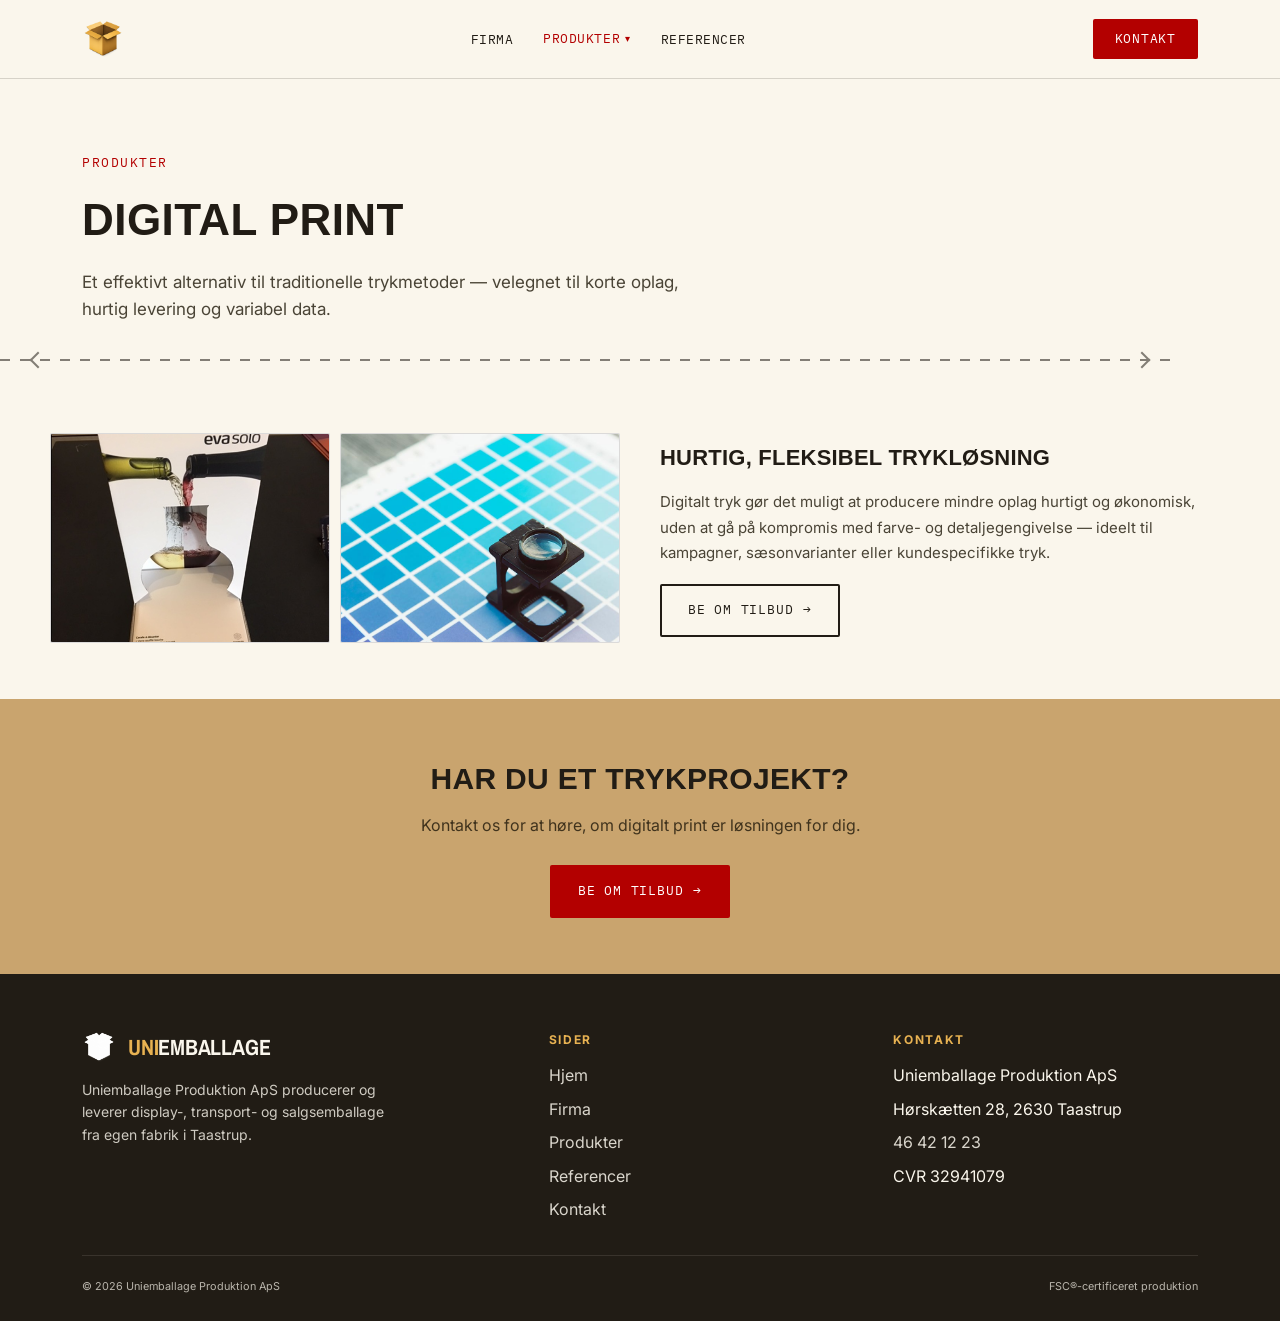
==== digital-print.html @ 518e032d "Add digital-print.html" ====
<!DOCTYPE html>
<html lang="da">
<head>
<meta charset="UTF-8">
<meta name="viewport" content="width=device-width, initial-scale=1.0">
<title>Digital print — Uniemballage Produktion ApS</title>
<meta name="description" content="Digital print hos Uniemballage — et effektivt alternativ til traditionelle trykmetoder.">
<link rel="icon" type="image/png" sizes="32x32" href="Bilder/favicon-32.png">
<link rel="icon" type="image/png" sizes="16x16" href="Bilder/favicon-16.png">
<link rel="apple-touch-icon" sizes="180x180" href="Bilder/favicon-180.png">
<link rel="preconnect" href="https://fonts.googleapis.com">
<link rel="preconnect" href="https://fonts.gstatic.com" crossorigin>
<link href="https://fonts.googleapis.com/css2?family=Archivo+Expanded:wght@600;700;800&family=Archivo+Narrow:wght@700&family=Inter:wght@400;500;600&family=IBM+Plex+Mono:wght@400;500&display=swap" rel="stylesheet">
<link rel="stylesheet" href="css/style.css">
</head>
<body data-page="digital-print">

<div id="site-header"></div>

<section class="section wrap" style="padding-bottom:20px">
  <span class="eyebrow reveal">Produkter</span>
  <h1 class="reveal" style="font-size:clamp(28px,4vw,44px);margin-top:10px;max-width:16ch">Digital print</h1>
  <p class="lead reveal">Et effektivt alternativ til traditionelle trykmetoder — velegnet til korte oplag, hurtig levering og variabel data.</p>
</section>

<div class="dieline wrap"></div>

<section class="product-detail wrap">
  <div class="product-detail-grid reveal">
    <div class="product-detail-media">
      <img src="Bilder/digitalprint/digitalprint-1.png" alt="Digital print 1">
      <img src="Bilder/digitalprint/digitalprint-2.jpg" alt="Digital print 2">
    </div>
    <div class="product-detail-text">
      <h3>Hurtig, fleksibel trykløsning</h3>
      <p>Digitalt tryk gør det muligt at producere mindre oplag hurtigt og økonomisk, uden at gå på kompromis med farve- og detaljegengivelse — ideelt til kampagner, sæsonvarianter eller kundespecifikke tryk.</p>
      <a href="kontakt.html" class="btn btn-secondary">Be om tilbud <span class="btn-arrow">&rarr;</span></a>
    </div>
  </div>
</section>

<div class="cta-band">
  <div class="wrap">
    <h2>Har du et trykprojekt?</h2>
    <p>Kontakt os for at høre, om digitalt print er løsningen for dig.</p>
    <div class="btn-row"><a href="kontakt.html" class="btn btn-primary">Be om tilbud <span class="btn-arrow">&rarr;</span></a></div>
  </div>
</div>

<div id="site-footer"></div>
<script src="js/main.js"></script>
</body>
</html>
---- css/style.css ----
:root {
  --kraft: #C9A46E;
  --kraft-dark: #A9824F;
  --paper: #FAF6EC;
  --ink: #211C15;
  --red: #B30000;
  --red-dark: #8A0000;
  --gold: #E8B252;
  --gold-dark: #9E6E0C;
  --line: rgba(33, 28, 21, 0.16);
}
*, *::before, *::after { margin: 0; padding: 0; box-sizing: border-box; }
html { scroll-behavior: smooth; overflow-x: clip; }
body {
  background: var(--paper);
  color: var(--ink);
  font-family: 'Inter', sans-serif;
  line-height: 1.6;
  -webkit-font-smoothing: antialiased;
}
a { text-decoration: none; color: inherit; }
img { max-width: 100%; display: block; }
h1, h2, h3 { font-family: 'Archivo Expanded', sans-serif; text-transform: uppercase; letter-spacing: 0.01em; }
.mono { font-family: 'IBM Plex Mono', monospace; }

/* ===== Layout ===== */
.wrap { max-width: 1180px; margin: 0 auto; padding: 0 32px; }
@media (max-width: 640px) { .wrap { padding: 0 20px; } }
.section { padding-top: 70px; padding-bottom: 70px; }
.section-head { margin-bottom: 36px; }
.section-head .eyebrow { display: block; margin-bottom: 10px; }
.section-head h2 { font-size: clamp(22px, 3vw, 32px); }
.eyebrow {
  font-family: 'IBM Plex Mono', monospace; font-size: 13px; letter-spacing: 0.12em;
  text-transform: uppercase; color: var(--red);
}
.lead { font-size: 17px; line-height: 1.6; max-width: 56ch; color: #4a4436; margin-top: 14px; }

/* ===== Die-line divider ===== */
.dieline {
  position: relative; height: 34px; margin: 0;
  background-image: repeating-linear-gradient(to right, var(--ink) 0 10px, transparent 10px 20px);
  background-size: 100% 2px; background-position: center; background-repeat: no-repeat;
  opacity: 0.55;
}
.dieline::before, .dieline::after {
  content: ""; position: absolute; top: 50%; width: 12px; height: 12px;
  border-left: 2px solid var(--ink); border-bottom: 2px solid var(--ink);
  transform: translateY(-50%) rotate(45deg);
}
.dieline::before { left: 32px; }
.dieline::after { right: 32px; transform: translateY(-50%) rotate(225deg); }

/* ===== Buttons ===== */
.btn {
  font-family: 'IBM Plex Mono', monospace; font-size: 13px; letter-spacing: 0.06em; text-transform: uppercase;
  padding: 14px 26px; border-radius: 2px; display: inline-flex; align-items: center; gap: 10px;
  cursor: pointer; border: 2px solid transparent; transition: transform .15s ease, background .15s ease, color .15s ease;
}
.btn:hover { transform: translateY(-2px); }
.btn-primary { background: var(--red); color: #fff; }
.btn-primary:hover { background: var(--red-dark); }
.btn-secondary { background: transparent; color: var(--ink); border-color: var(--ink); }
.btn-secondary:hover { background: var(--ink); color: var(--paper); }
.btn-arrow { transition: transform .15s ease; }
.btn:hover .btn-arrow { transform: translateX(3px); }

/* ===== Wordmark (logo/header use only) ===== */
.wordmark { font-family: 'Archivo Narrow', sans-serif; font-weight: 700; font-size: 22px; letter-spacing: -0.01em; text-transform: uppercase; color: var(--ink); }
.wordmark .uni { color: var(--red); }

/* ===== Nav ===== */
.nav { position: sticky; top: 0; z-index: 50; background: rgba(250, 246, 236, .94); backdrop-filter: blur(14px); border-bottom: 1px solid var(--line); }
.nav .wrap { display: flex; align-items: center; justify-content: space-between; height: 78px; gap: 20px; position: relative; }
.nav-logo img { height: 42px; }
.nav-links { list-style: none; display: flex; gap: 6px; align-items: center; }
.nav-links > li > a {
  font-family: 'IBM Plex Mono', monospace; font-size: 13px; letter-spacing: 0.04em; text-transform: uppercase;
  color: var(--ink); padding: 10px 12px; border-radius: 2px; transition: color .15s ease;
}
.nav-links > li > a:hover, .nav-links > li > a.active { color: var(--red); }
.nav-cta { background: var(--red); color: #fff !important; padding: 10px 22px; border-radius: 2px; font-family: 'IBM Plex Mono', monospace; font-size: 13px; letter-spacing: .06em; text-transform: uppercase; transition: background .15s ease; }
.nav-cta:hover, .nav-cta.active { background: var(--red-dark); }
.nav-hamburger { display: none; flex-direction: column; gap: 5px; background: none; border: none; cursor: pointer; padding: 8px; }
.nav-hamburger span { width: 22px; height: 2px; background: var(--ink); display: block; }

.nav-dropdown { position: relative; }
.nav-dropdown-toggle {
  font: inherit; font-family: 'IBM Plex Mono', monospace; font-size: 13px; letter-spacing: 0.04em; text-transform: uppercase;
  background: none; border: none; cursor: pointer; color: var(--ink); padding: 10px 12px; border-radius: 2px;
  display: flex; align-items: center; gap: 5px;
}
.nav-dropdown-toggle.active { color: var(--red); }
.nav-caret { font-size: 10px; transition: transform .2s ease; }
.nav-dropdown.open .nav-caret { transform: rotate(180deg); }
.nav-dropdown-menu {
  list-style: none; position: absolute; top: 100%; left: 0; margin-top: 8px;
  background: #fff; border: 1px solid var(--line); border-radius: 2px; min-width: 230px; padding: 8px;
  box-shadow: 0 14px 26px -10px rgba(33, 28, 21, .22);
  opacity: 0; visibility: hidden; transform: translateY(-6px);
  transition: opacity .2s ease, transform .2s ease, visibility .2s; z-index: 60;
}
.nav-dropdown.open .nav-dropdown-menu { opacity: 1; visibility: visible; transform: translateY(0); }
.nav-dropdown-menu a { display: block; padding: 10px 12px; font-family: 'Inter', sans-serif; font-size: 14px; text-transform: none; letter-spacing: 0; border-radius: 2px; }
.nav-dropdown-menu a:hover { background: var(--paper); }
@media (hover: hover) {
  .nav-dropdown:hover .nav-dropdown-menu { opacity: 1; visibility: visible; transform: translateY(0); }
  .nav-dropdown:hover .nav-caret { transform: rotate(180deg); }
}
@media (max-width: 900px) {
  .nav-links {
    position: absolute; top: 100%; left: 0; right: 0; background: var(--paper);
    flex-direction: column; align-items: stretch; gap: 2px; padding: 16px 20px 22px;
    border-bottom: 1px solid var(--line); display: none; max-height: calc(100vh - 78px); overflow-y: auto;
  }
  .nav-links.open { display: flex; }
  .nav-hamburger { display: flex; }
  .nav-dropdown-toggle { width: 100%; justify-content: space-between; }
  .nav-dropdown-menu {
    position: static; margin-top: 0; box-shadow: none; border: none; padding: 0;
    opacity: 1; visibility: visible; transform: none;
    max-height: 0; overflow: hidden; transition: max-height .25s ease;
  }
  .nav-dropdown.open .nav-dropdown-menu { max-height: 400px; padding: 4px 0 10px 12px; }
}

/* ===== Reveal-animasjon ===== */
.reveal { opacity: 0; transform: translateY(32px); transition: opacity .7s cubic-bezier(.2,.7,.2,1), transform .7s cubic-bezier(.2,.7,.2,1); }
.reveal.visible { opacity: 1; transform: none; }

/* ===== Hero (forside) ===== */
.hero { padding-top: 56px; padding-bottom: 60px; }
.hero-grid { display: grid; grid-template-columns: 1.1fr 1fr; gap: 48px; align-items: center; }
.hero h1 { font-size: clamp(30px, 4.4vw, 50px); font-weight: 800; line-height: 1.08; max-width: 15ch; margin-top: 14px; }
.hero-cta { display: flex; gap: 14px; flex-wrap: wrap; margin-top: 30px; }
.hero-image-grid { display: grid; grid-template-columns: 1fr 1fr; gap: 10px; }
.hero-image-grid img { width: 100%; aspect-ratio: 1/1; object-fit: cover; border-radius: 2px; border: 1px solid var(--line); background: #fff; }
@media (max-width: 900px) { .hero-grid { grid-template-columns: 1fr; } .hero-image-grid { max-width: 480px; } }

/* ===== About / production block ===== */
.about-production { display: grid; grid-template-columns: 1fr 1fr; gap: 48px; align-items: center; }
.about-production img { width: 100%; aspect-ratio: 4/3; object-fit: cover; border-radius: 2px; border: 1px solid var(--line); }
.about-production p { font-size: 15px; line-height: 1.75; color: #4a4436; margin-top: 16px; }
.about-production.reverse { direction: rtl; }
.about-production.reverse > * { direction: ltr; }
@media (max-width: 820px) { .about-production, .about-production.reverse { grid-template-columns: 1fr; direction: ltr; } }

/* ===== Cards (product modules) ===== */
.cards { display: grid; grid-template-columns: repeat(auto-fit, minmax(240px, 1fr)); gap: 2px; background: var(--line); border: 1px solid var(--line); }
.card { position: relative; display: block; overflow: hidden; background: var(--paper); color: inherit; cursor: pointer; transition: background .25s ease, transform .25s ease, box-shadow .25s ease; }
.card::before { content: ""; position: absolute; left: 0; top: 0; width: 100%; height: 3px; background: var(--red); transform: scaleX(0); transform-origin: left; transition: transform .3s ease; }
.card:hover, .card:focus-visible { background: #fff; transform: translateY(-4px); box-shadow: 0 14px 26px -10px rgba(33, 28, 21, .22); }
.card:hover::before, .card:focus-visible::before { transform: scaleX(1); }
.card .icon { width: 40px; height: 40px; border-radius: 50%; background: var(--gold); margin: 24px 24px 16px; display: flex; align-items: center; justify-content: center; font-family: 'IBM Plex Mono', monospace; font-weight: 600; color: var(--ink); transition: background .25s ease, color .25s ease, transform .25s ease; }
.card:hover .icon, .card:focus-visible .icon { background: var(--red); color: #fff; transform: scale(1.08) rotate(-6deg); }
.card h3 { font-size: 16px; text-transform: none; font-family: 'Inter', sans-serif; font-weight: 600; margin-bottom: 8px; display: flex; align-items: center; gap: 6px; }
.card .card-arrow { font-family: 'IBM Plex Mono', monospace; color: var(--red); opacity: 0; transform: translateX(-6px); transition: opacity .25s ease, transform .25s ease; }
.card:hover .card-arrow, .card:focus-visible .card-arrow { opacity: 1; transform: translateX(0); }
.card p { font-size: 14px; line-height: 1.55; color: #4a4436; }
.card .card-pad { padding: 0 24px 24px; }
.card--photo { padding: 0; }
.card--photo .icon { display: none; }
.card--photo .card-photo { width: 100%; aspect-ratio: 4/3; object-fit: cover; display: block; }
.card--photo .card-body { padding: 20px 22px 24px; }
@media (prefers-reduced-motion: reduce) { .card, .card::before, .card .icon, .card .card-arrow { transition: none; } .card:hover, .card:focus-visible { transform: none; } }

/* ===== Product detail sections (collection pages) ===== */
.product-detail { padding: 56px 0; scroll-margin-top: 96px; }
.product-detail-grid { display: grid; grid-template-columns: 1fr 1fr; gap: 40px; align-items: center; }
.product-detail-grid.reverse .product-detail-media { order: 2; }
.product-detail-media { display: grid; grid-template-columns: repeat(auto-fit, minmax(140px, 1fr)); gap: 10px; }
.product-detail-media img { width: 100%; aspect-ratio: 4/3; object-fit: cover; border-radius: 2px; border: 1px solid var(--line); background: #fff; }
.product-detail-text h3 { font-size: 22px; margin-bottom: 14px; }
.product-detail-text p { font-size: 15px; line-height: 1.7; color: #4a4436; margin-bottom: 18px; }
@media (max-width: 820px) { .product-detail-grid, .product-detail-grid.reverse { grid-template-columns: 1fr; } .product-detail-grid.reverse .product-detail-media { order: 0; } }

/* ===== Referencer grid ===== */
.referencer-grid { display: grid; grid-template-columns: repeat(auto-fill, minmax(220px, 1fr)); gap: 16px; }
.referencer-grid img { width: 100%; aspect-ratio: 1/1; object-fit: cover; border-radius: 2px; border: 1px solid var(--line); background: #fff; transition: transform .3s ease; }
@media (hover: hover) { .referencer-grid img:hover { transform: scale(1.03); } }

/* ===== CTA band (before footer) ===== */
.cta-band { background: var(--kraft); padding: 56px 0; text-align: center; }
.cta-band h2 { font-size: clamp(22px, 3vw, 30px); color: var(--ink); }
.cta-band p { margin-top: 10px; color: #40331d; }
.cta-band .btn-row { margin-top: 26px; display: flex; justify-content: center; }

/* ===== Footer ===== */
.footer { background: var(--ink); color: var(--paper); padding: 56px 0 26px; }
.footer-grid { display: grid; grid-template-columns: 1.4fr 1fr 1fr; gap: 40px; margin-bottom: 32px; }
.footer-brand { display: flex; align-items: center; gap: 12px; margin-bottom: 14px; }
.footer-brand img { height: 34px; filter: brightness(0) invert(1); }
.footer-brand .wordmark { color: var(--paper); }
.footer-brand .wordmark .uni { color: var(--gold); }
.footer-col h4 { font-size: 12px; letter-spacing: .14em; text-transform: uppercase; color: var(--gold); margin-bottom: 14px; }
.footer-col ul { list-style: none; display: flex; flex-direction: column; gap: 8px; }
.footer a { color: var(--paper); opacity: .85; }
.footer a:hover { opacity: 1; text-decoration: underline; }
.footer p { font-size: 14px; opacity: .8; max-width: 320px; }
.footer-bottom { display: flex; justify-content: space-between; flex-wrap: wrap; gap: 10px; padding-top: 22px; border-top: 1px solid rgba(250, 246, 236, .15); font-size: 13px; opacity: .7; }
@media (max-width: 760px) { .footer-grid { grid-template-columns: 1fr; } }

/* ===== Kontaktskjema ===== */
.kontakt-grid { display: grid; grid-template-columns: 1fr 360px; gap: 48px; align-items: start; }
.form-card { background: #fff; border: 1px solid var(--line); border-radius: 4px; padding: 36px; }
.form-card h2 { font-size: 22px; margin-bottom: 22px; text-transform: none; font-family: 'Archivo Expanded', sans-serif; font-weight: 700; }
.form-group { margin-bottom: 18px; }
.form-group label { display: block; font-size: 13px; font-weight: 600; color: #4a4436; margin-bottom: 8px; }
.form-group input, .form-group textarea {
  width: 100%; padding: 13px 16px; border: 1px solid var(--line); border-radius: 2px;
  font-family: 'Inter', sans-serif; font-size: 15px; color: var(--ink); background: var(--paper);
  outline: none; transition: border-color .2s ease, box-shadow .2s ease;
}
.form-group input:focus, .form-group textarea:focus { border-color: var(--red); box-shadow: 0 0 0 3px rgba(179, 0, 0, .14); }
.form-group textarea { resize: vertical; min-height: 130px; }
.form-row { display: grid; grid-template-columns: 1fr 1fr; gap: 16px; }
.form-submit { width: 100%; margin-top: 6px; justify-content: center; }
.form-submit:disabled { opacity: .6; cursor: not-allowed; }
.form-note { font-size: 12px; color: #6b6252; margin-top: 12px; text-align: center; }
.form-error { display: none; background: #fdeee8; border: 1px solid #e8b79c; border-radius: 2px; padding: 12px 16px; font-size: 14px; color: #8a3d1f; margin-bottom: 20px; }
.form-error.visible { display: block; }
.form-success { display: none; text-align: center; padding: 26px 0; }
.form-success .check { width: 52px; height: 52px; background: var(--paper); border: 1px solid var(--line); border-radius: 50%; display: flex; align-items: center; justify-content: center; margin: 0 auto 16px; }
.form-success .check svg { width: 24px; height: 24px; fill: var(--red); }
.form-success h3 { font-size: 20px; margin-bottom: 8px; }
.form-success p { font-size: 14px; color: #4a4436; }
.kontakt-info { display: flex; flex-direction: column; gap: 18px; }
.kinfo-box { background: #fff; border: 1px solid var(--line); border-radius: 4px; padding: 22px; }
.kinfo-box h4 { font-size: 12px; font-weight: 600; letter-spacing: .12em; text-transform: uppercase; color: var(--kraft-dark); margin-bottom: 12px; }
.kinfo-row { font-size: 15px; line-height: 1.6; margin-bottom: 8px; }
.kinfo-row:last-child { margin-bottom: 0; }
.kinfo-row a { color: var(--red); font-weight: 600; }
.kmap { margin-top: 14px; border-radius: 2px; overflow: hidden; border: 1px solid var(--line); }
.kmap iframe { width: 100%; height: 220px; border: none; display: block; }
@media (max-width: 860px) { .kontakt-grid { grid-template-columns: 1fr; gap: 32px; } .kontakt-info { order: -1; } }
@media (max-width: 500px) { .form-row { grid-template-columns: 1fr; } .form-card { padding: 24px 18px; } }
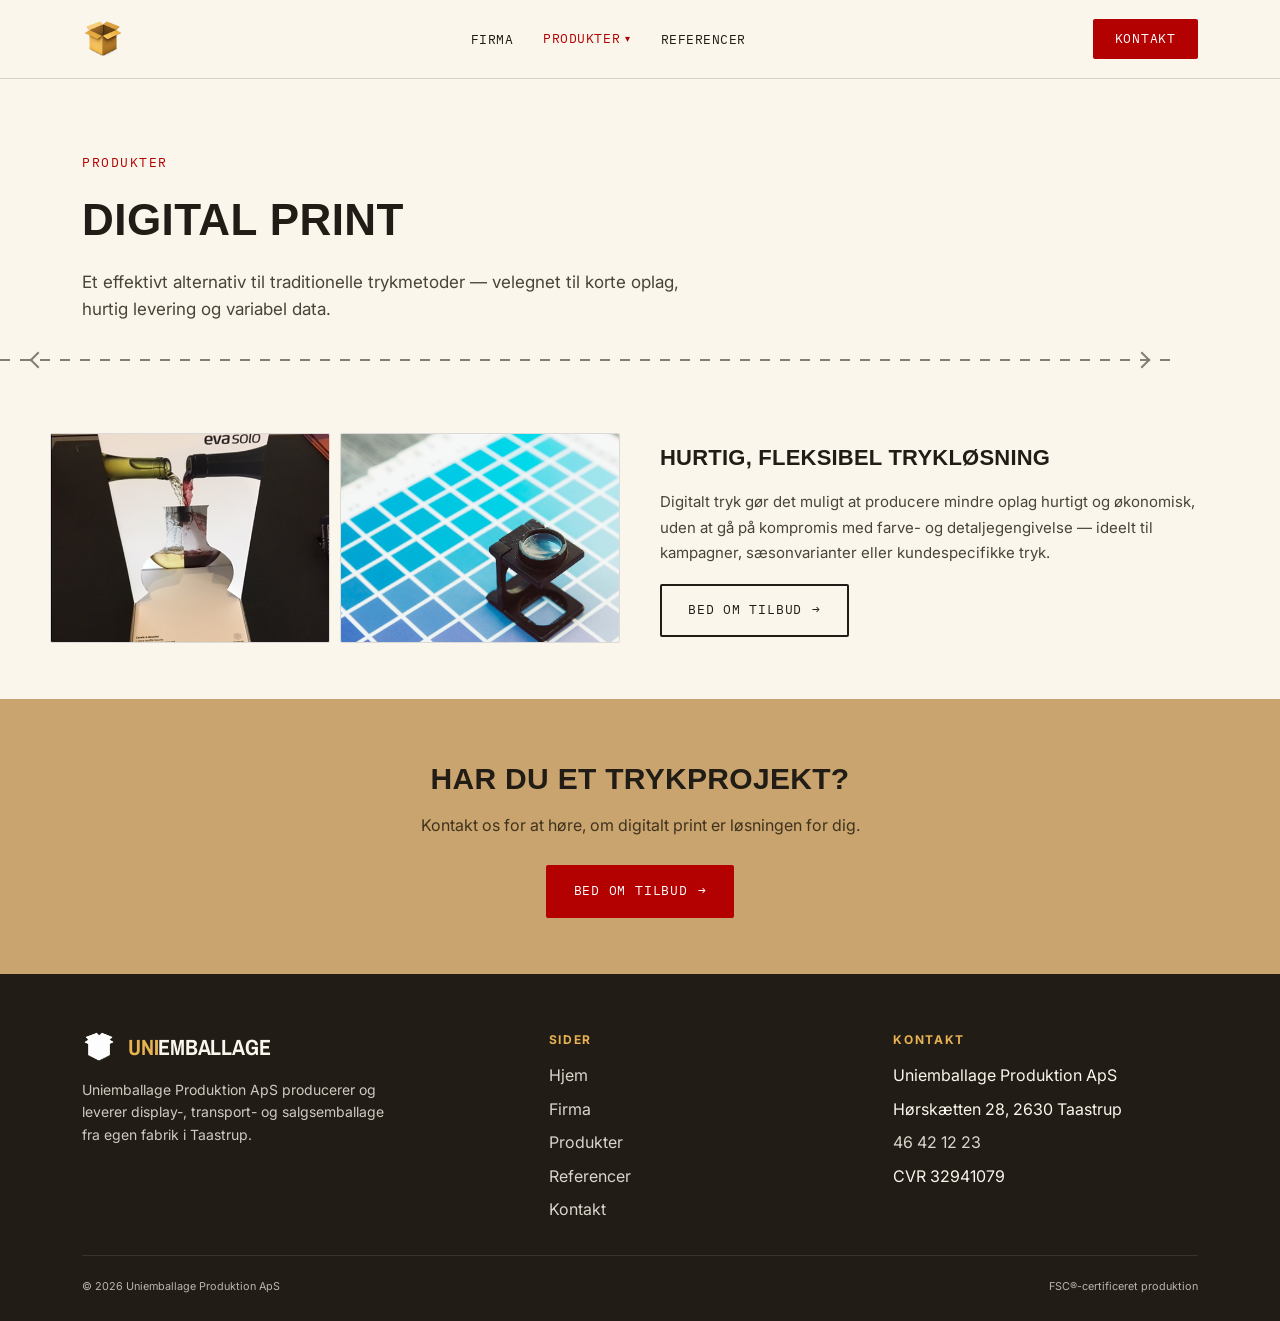
==== commit 7cb8fcb2: "Fix Norwegian/Danish spelling inconsistencies (emballasje→emballage, Be→Bed om tilbud, referance→ref" ====
--- a/digital-print.html
+++ b/digital-print.html
@@ -34,7 +34,7 @@
     <div class="product-detail-text">
       <h3>Hurtig, fleksibel trykløsning</h3>
       <p>Digitalt tryk gør det muligt at producere mindre oplag hurtigt og økonomisk, uden at gå på kompromis med farve- og detaljegengivelse — ideelt til kampagner, sæsonvarianter eller kundespecifikke tryk.</p>
-      <a href="kontakt.html" class="btn btn-secondary">Be om tilbud <span class="btn-arrow">&rarr;</span></a>
+      <a href="kontakt.html" class="btn btn-secondary">Bed om tilbud <span class="btn-arrow">&rarr;</span></a>
     </div>
   </div>
 </section>
@@ -43,7 +43,7 @@
   <div class="wrap">
     <h2>Har du et trykprojekt?</h2>
     <p>Kontakt os for at høre, om digitalt print er løsningen for dig.</p>
-    <div class="btn-row"><a href="kontakt.html" class="btn btn-primary">Be om tilbud <span class="btn-arrow">&rarr;</span></a></div>
+    <div class="btn-row"><a href="kontakt.html" class="btn btn-primary">Bed om tilbud <span class="btn-arrow">&rarr;</span></a></div>
   </div>
 </div>
 
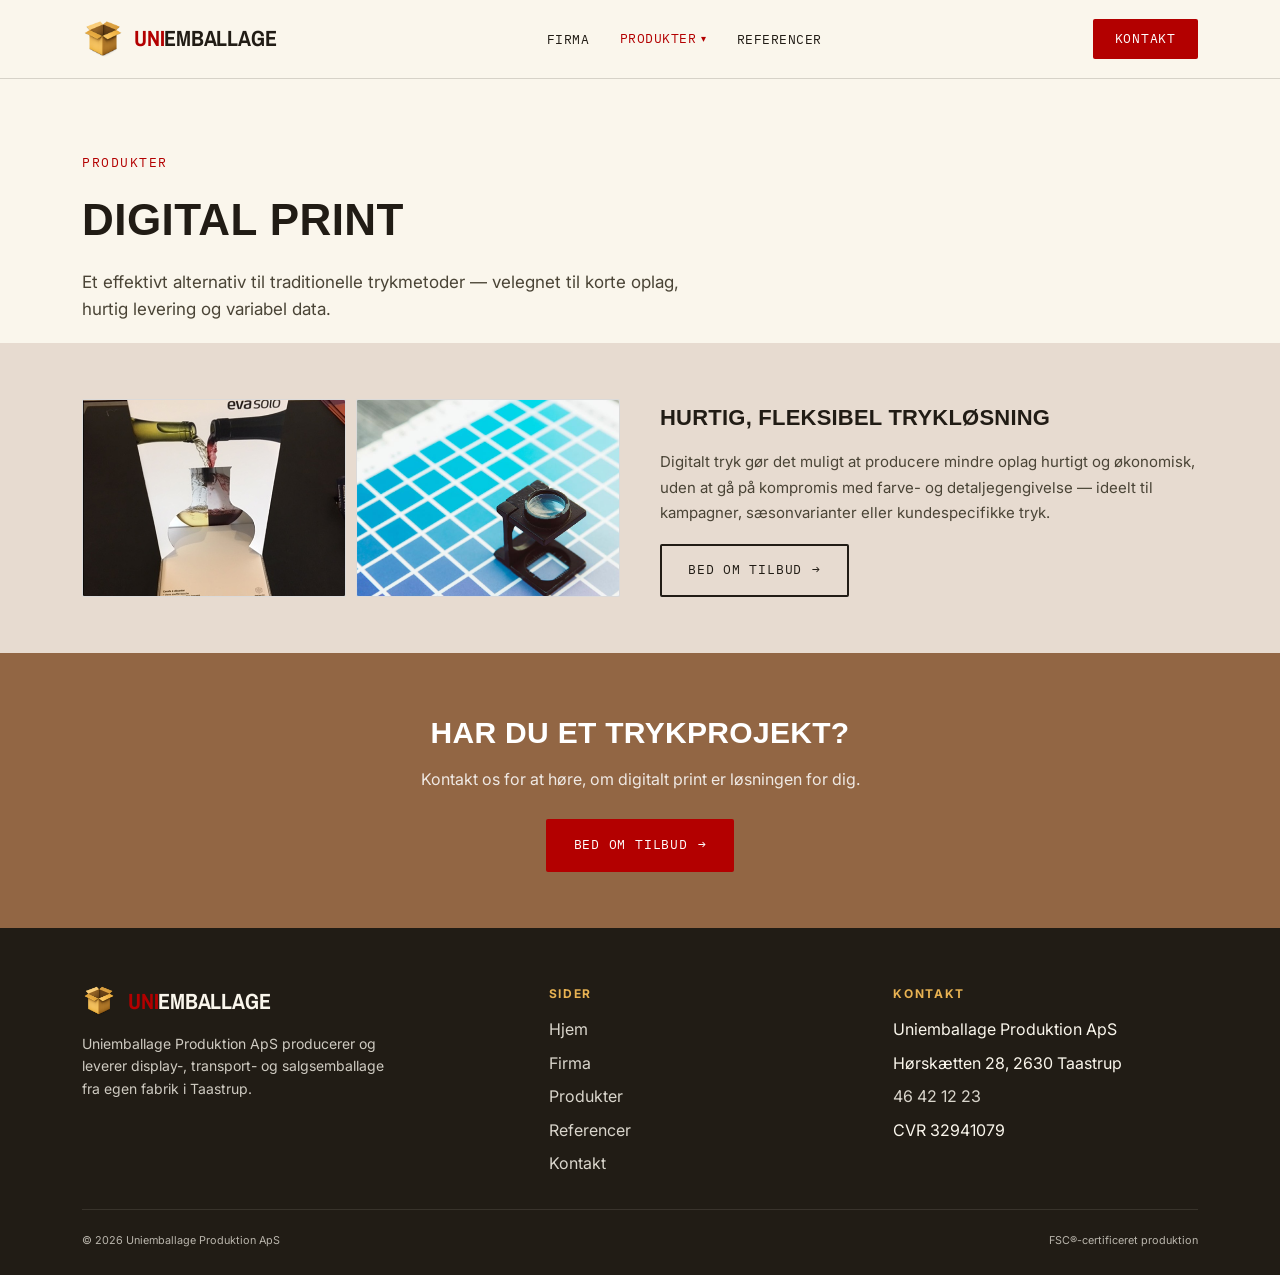
==== commit 4efa371f: "Replace die-line dividers with section background color rhythm Design pivot: instead of dashed die-l" ====
--- a/digital-print.html
+++ b/digital-print.html
@@ -23,18 +23,18 @@
   <p class="lead reveal">Et effektivt alternativ til traditionelle trykmetoder — velegnet til korte oplag, hurtig levering og variabel data.</p>
 </section>
 
-<div class="dieline wrap"></div>
-
-<section class="product-detail wrap">
-  <div class="product-detail-grid reveal">
-    <div class="product-detail-media">
-      <img src="Bilder/digitalprint/digitalprint-1.png" alt="Digital print 1">
-      <img src="Bilder/digitalprint/digitalprint-2.jpg" alt="Digital print 2">
-    </div>
-    <div class="product-detail-text">
-      <h3>Hurtig, fleksibel trykløsning</h3>
-      <p>Digitalt tryk gør det muligt at producere mindre oplag hurtigt og økonomisk, uden at gå på kompromis med farve- og detaljegengivelse — ideelt til kampagner, sæsonvarianter eller kundespecifikke tryk.</p>
-      <a href="kontakt.html" class="btn btn-secondary">Bed om tilbud <span class="btn-arrow">&rarr;</span></a>
+<section class="product-detail section--cream">
+  <div class="wrap">
+    <div class="product-detail-grid reveal">
+      <div class="product-detail-media">
+        <img src="Bilder/digitalprint/digitalprint-1.png" alt="Digital print 1">
+        <img src="Bilder/digitalprint/digitalprint-2.jpg" alt="Digital print 2">
+      </div>
+      <div class="product-detail-text">
+        <h3>Hurtig, fleksibel trykløsning</h3>
+        <p>Digitalt tryk gør det muligt at producere mindre oplag hurtigt og økonomisk, uden at gå på kompromis med farve- og detaljegengivelse — ideelt til kampagner, sæsonvarianter eller kundespecifikke tryk.</p>
+        <a href="kontakt.html" class="btn btn-secondary">Bed om tilbud <span class="btn-arrow">&rarr;</span></a>
+      </div>
     </div>
   </div>
 </section>
--- a/css/style.css
+++ b/css/style.css
@@ -8,6 +8,10 @@
   --gold: #E8B252;
   --gold-dark: #9E6E0C;
   --line: rgba(33, 28, 21, 0.16);
+  --cream-warm: #E7DBD0;
+  --tan-warm: #D9CCC0;
+  --kraft-photo: #926644;
+  --olive: #7E7D53;
 }
 *, *::before, *::after { margin: 0; padding: 0; box-sizing: border-box; }
 html { scroll-behavior: smooth; overflow-x: clip; }
@@ -36,20 +40,18 @@
 }
 .lead { font-size: 17px; line-height: 1.6; max-width: 56ch; color: #4a4436; margin-top: 14px; }
 
-/* ===== Die-line divider ===== */
-.dieline {
-  position: relative; height: 34px; margin: 0;
-  background-image: repeating-linear-gradient(to right, var(--ink) 0 10px, transparent 10px 20px);
-  background-size: 100% 2px; background-position: center; background-repeat: no-repeat;
-  opacity: 0.55;
-}
-.dieline::before, .dieline::after {
-  content: ""; position: absolute; top: 50%; width: 12px; height: 12px;
-  border-left: 2px solid var(--ink); border-bottom: 2px solid var(--ink);
-  transform: translateY(-50%) rotate(45deg);
-}
-.dieline::before { left: 32px; }
-.dieline::after { right: 32px; transform: translateY(-50%) rotate(225deg); }
+/* ===== Section background rhythm (replaces the old die-line dividers) ===== */
+.section--white { background: #fff; }
+.section--cream { background: var(--cream-warm); }
+.section--tan { background: var(--tan-warm); }
+.section--dark { background: var(--kraft-photo); color: #fff; }
+.section--olive { background: var(--olive); color: #fff; }
+.section--dark h1, .section--dark h2, .section--dark h3,
+.section--olive h1, .section--olive h2, .section--olive h3 { color: #fff; }
+.section--dark p, .section--dark .eyebrow,
+.section--olive p, .section--olive .eyebrow { color: rgba(255, 255, 255, .85); }
+.section--dark .btn-secondary, .section--olive .btn-secondary { border-color: rgba(255, 255, 255, .7); color: #fff; }
+.section--dark .btn-secondary:hover, .section--olive .btn-secondary:hover { background: rgba(255, 255, 255, .15); }
 
 /* ===== Buttons ===== */
 .btn {
@@ -72,6 +74,7 @@
 /* ===== Nav ===== */
 .nav { position: sticky; top: 0; z-index: 50; background: rgba(250, 246, 236, .94); backdrop-filter: blur(14px); border-bottom: 1px solid var(--line); }
 .nav .wrap { display: flex; align-items: center; justify-content: space-between; height: 78px; gap: 20px; position: relative; }
+.nav-logo { display: flex; align-items: center; gap: 10px; }
 .nav-logo img { height: 42px; }
 .nav-links { list-style: none; display: flex; gap: 6px; align-items: center; }
 .nav-links > li > a {
@@ -128,14 +131,58 @@
 .reveal { opacity: 0; transform: translateY(32px); transition: opacity .7s cubic-bezier(.2,.7,.2,1), transform .7s cubic-bezier(.2,.7,.2,1); }
 .reveal.visible { opacity: 1; transform: none; }
 
-/* ===== Hero (forside) ===== */
-.hero { padding-top: 56px; padding-bottom: 60px; }
-.hero-grid { display: grid; grid-template-columns: 1.1fr 1fr; gap: 48px; align-items: center; }
-.hero h1 { font-size: clamp(30px, 4.4vw, 50px); font-weight: 800; line-height: 1.08; max-width: 15ch; margin-top: 14px; }
+/* ===== Hero (forside) — full-bleed image, same pattern as Kuvaas/Mokollen ===== */
+.hero {
+  position: relative;
+  min-height: 520px;
+  display: flex;
+  align-items: center;
+  padding-top: 100px;
+  padding-bottom: 70px;
+  background:
+    linear-gradient(100deg, rgba(33, 28, 21, .85) 0%, rgba(33, 28, 21, .6) 45%, rgba(33, 28, 21, .4) 100%),
+    url('../Bilder/forside/hero-general.png') center / cover no-repeat;
+}
+.hero .wrap { max-width: 640px; }
+@media (max-width: 700px) {
+  /* Narrow screens crop the hero image by width instead of height (the
+     opposite of desktop), so the default centered position lands on empty
+     wall and crops out the "Uniemballage" box on the right — shift the
+     crop window to keep it in frame. */
+  .hero {
+    background-position: 100% center;
+  }
+}
+.hero .eyebrow { color: var(--gold); }
+.hero .lead { color: rgba(250, 246, 236, .92); }
+.hero h1 { font-size: clamp(30px, 4.4vw, 50px); font-weight: 800; line-height: 1.08; max-width: 15ch; margin-top: 14px; color: #fff; }
 .hero-cta { display: flex; gap: 14px; flex-wrap: wrap; margin-top: 30px; }
-.hero-image-grid { display: grid; grid-template-columns: 1fr 1fr; gap: 10px; }
-.hero-image-grid img { width: 100%; aspect-ratio: 1/1; object-fit: cover; border-radius: 2px; border: 1px solid var(--line); background: #fff; }
-@media (max-width: 900px) { .hero-grid { grid-template-columns: 1fr; } .hero-image-grid { max-width: 480px; } }
+.hero-cta .btn-secondary { border-color: rgba(255, 255, 255, .7); color: #fff; }
+.hero-cta .btn-secondary:hover { background: rgba(255, 255, 255, .15); }
+.hero-carousel { position: relative; aspect-ratio: 1/1; border-radius: 2px; overflow: hidden; background: #fff; }
+.hero-carousel-slide { position: absolute; inset: 0; opacity: 0; z-index: 0; transition: opacity .6s ease; cursor: zoom-in; }
+.hero-carousel-slide.is-active { opacity: 1; z-index: 1; }
+.hero-carousel-slide img { display: block; width: 100%; height: 100%; object-fit: cover; object-position: 30% 50%; }
+.hero-carousel-arrow {
+  position: absolute; top: 50%; transform: translateY(-50%); z-index: 2;
+  width: 40px; height: 40px; border-radius: 50%; border: none; background: rgba(250, 246, 236, .85);
+  color: var(--ink); font-size: 20px; line-height: 1; cursor: pointer;
+  display: flex; align-items: center; justify-content: center;
+  box-shadow: 0 4px 12px rgba(0, 0, 0, .15);
+  transition: background .2s ease, color .2s ease;
+}
+.hero-carousel-arrow:hover { background: var(--red); color: #fff; }
+.hero-carousel-prev { left: 12px; }
+.hero-carousel-next { right: 12px; }
+.hero-carousel-dots { position: absolute; bottom: 14px; left: 50%; transform: translateX(-50%); z-index: 2; display: flex; gap: 8px; }
+.hero-carousel-dot {
+  width: 8px; height: 8px; padding: 0; border-radius: 50%; border: none;
+  background: rgba(255, 255, 255, .65); box-shadow: 0 1px 3px rgba(0, 0, 0, .3); cursor: pointer;
+  transition: background .2s ease, transform .2s ease;
+}
+.hero-carousel-dot.is-active { background: var(--red); transform: scale(1.3); }
+@media (prefers-reduced-motion: reduce) { .hero-carousel-slide { transition: none; } }
+@media (max-width: 900px) { .hero-carousel { max-width: 480px; } }
 
 /* ===== About / production block ===== */
 .about-production { display: grid; grid-template-columns: 1fr 1fr; gap: 48px; align-items: center; }
@@ -179,19 +226,66 @@
 .referencer-grid img { width: 100%; aspect-ratio: 1/1; object-fit: cover; border-radius: 2px; border: 1px solid var(--line); background: #fff; transition: transform .3s ease; }
 @media (hover: hover) { .referencer-grid img:hover { transform: scale(1.03); } }
 
+/* ===== Lightbox ===== */
+.lightbox-trigger { cursor: zoom-in; }
+.lightbox {
+  position: fixed; inset: 0; z-index: 200; display: none;
+  align-items: center; justify-content: center; padding: 40px;
+  background: rgba(33, 28, 21, .3);
+}
+.lightbox.open { display: flex; }
+.lightbox img { max-width: 100%; max-height: 100%; border-radius: 2px; box-shadow: 0 20px 60px rgba(0, 0, 0, .4); }
+.lightbox-close {
+  position: absolute; top: 20px; right: 24px; width: 44px; height: 44px;
+  border-radius: 50%; border: none; background: var(--ink); color: var(--paper);
+  font-size: 22px; line-height: 1; cursor: pointer; display: flex; align-items: center; justify-content: center;
+  box-shadow: 0 4px 16px rgba(0, 0, 0, .28);
+  transition: background .2s ease, transform .2s ease;
+}
+.lightbox-close:hover { background: var(--red); transform: scale(1.06); }
+
+/* ===== Statement band (forside, under hero) ===== */
+.statement-band { padding: 50px 0; background: #fff; }
+.statement-grid { display: grid; grid-template-columns: 1.1fr 1fr; gap: 48px; align-items: center; }
+.statement-band p { font-family: 'Archivo Expanded', sans-serif; font-weight: 800; text-transform: uppercase; font-size: clamp(24px, 3.6vw, 40px); line-height: 1.2; color: var(--ink); }
+.statement-band .statement-highlight { position: relative; color: var(--red); }
+@media (max-width: 900px) { .statement-grid { grid-template-columns: 1fr; } }
+
+/* word-by-word stagger + underline-draw on "holder", triggered by the shared .reveal/.visible mechanism */
+.statement-copy.reveal { opacity: 1; transform: none; transition: none; }
+.statement-text .word { display: inline-block; opacity: 0; transform: translateY(14px); transition: opacity .5s ease, transform .5s ease; }
+.statement-text .word:nth-child(1) { transition-delay: .05s; }
+.statement-text .word:nth-child(2) { transition-delay: .15s; }
+.statement-text .word:nth-child(3) { transition-delay: .28s; }
+.statement-text .word:nth-child(4) { transition-delay: .38s; }
+.statement-text .word:nth-child(5) { transition-delay: .48s; }
+.statement-copy.reveal.visible .word { opacity: 1; transform: none; }
+.statement-highlight .word-underline {
+  position: absolute; left: 0; right: 0; bottom: -6px; height: 4px;
+  background: var(--red); transform: scaleX(0); transform-origin: left;
+  transition: transform .5s ease; transition-delay: .65s;
+}
+.statement-copy.reveal.visible .statement-highlight .word-underline { transform: scaleX(1); }
+@media (prefers-reduced-motion: reduce) {
+  .statement-text .word { opacity: 1; transform: none; transition: none; }
+  .statement-highlight .word-underline { transition: none; }
+}
+
 /* ===== CTA band (before footer) ===== */
-.cta-band { background: var(--kraft); padding: 56px 0; text-align: center; }
-.cta-band h2 { font-size: clamp(22px, 3vw, 30px); color: var(--ink); }
-.cta-band p { margin-top: 10px; color: #40331d; }
+.cta-band { background: var(--kraft-photo); padding: 56px 0; text-align: center; }
+.cta-band h2 { font-size: clamp(22px, 3vw, 30px); color: #fff; }
+.cta-band p { margin-top: 10px; color: rgba(255, 255, 255, .85); }
 .cta-band .btn-row { margin-top: 26px; display: flex; justify-content: center; }
+.cta-band .btn-secondary { border-color: rgba(255, 255, 255, .7); color: #fff; }
+.cta-band .btn-secondary:hover { background: rgba(255, 255, 255, .15); }
 
 /* ===== Footer ===== */
 .footer { background: var(--ink); color: var(--paper); padding: 56px 0 26px; }
 .footer-grid { display: grid; grid-template-columns: 1.4fr 1fr 1fr; gap: 40px; margin-bottom: 32px; }
 .footer-brand { display: flex; align-items: center; gap: 12px; margin-bottom: 14px; }
-.footer-brand img { height: 34px; filter: brightness(0) invert(1); }
+.footer-brand img { height: 34px; }
 .footer-brand .wordmark { color: var(--paper); }
-.footer-brand .wordmark .uni { color: var(--gold); }
+.footer-brand .wordmark .uni { color: var(--red); }
 .footer-col h4 { font-size: 12px; letter-spacing: .14em; text-transform: uppercase; color: var(--gold); margin-bottom: 14px; }
 .footer-col ul { list-style: none; display: flex; flex-direction: column; gap: 8px; }
 .footer a { color: var(--paper); opacity: .85; }
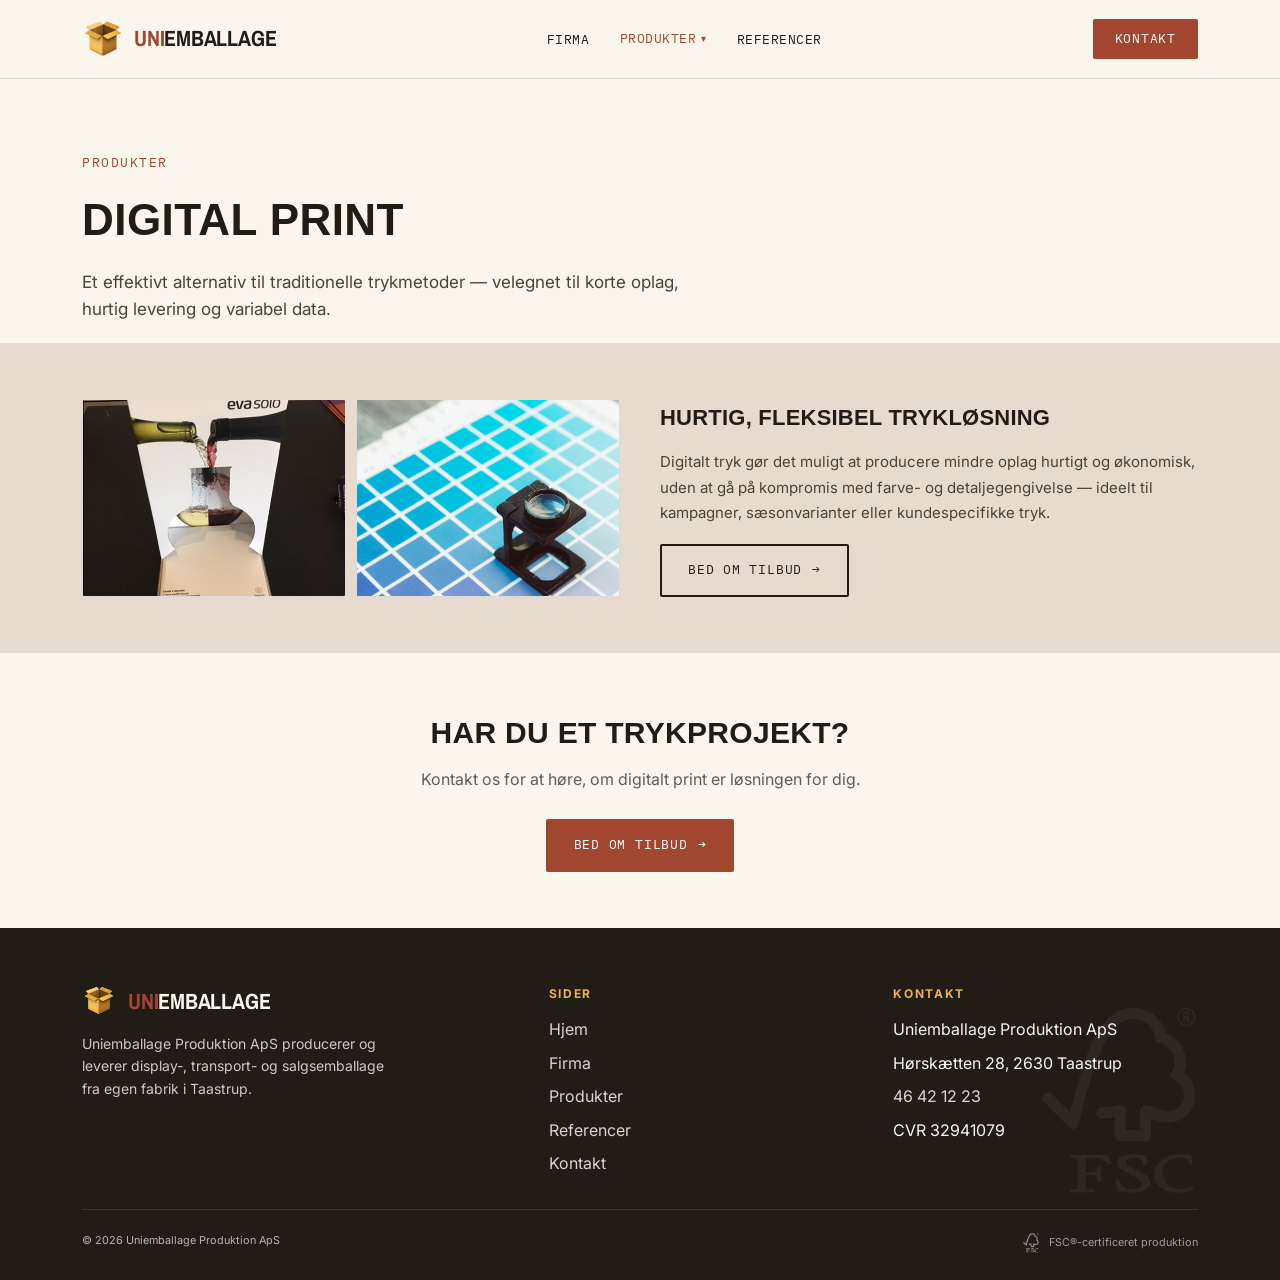
==== commit 6e321967: "Add Cloudflare Web Analytics to all pages Co-Authored-By: Claude Sonnet 5 <noreply@anthropic.com>" ====
--- a/digital-print.html
+++ b/digital-print.html
@@ -49,5 +49,6 @@
 
 <div id="site-footer"></div>
 <script src="js/main.js"></script>
+<script defer src='https://static.cloudflareinsights.com/beacon.min.js' data-cf-beacon='{"token":"3b2830d8c1b74ed68dee031783103adc"}'></script>
 </body>
 </html>
--- a/css/style.css
+++ b/css/style.css
@@ -3,13 +3,13 @@
   --kraft-dark: #A9824F;
   --paper: #FAF6EC;
   --ink: #211C15;
-  --red: #B30000;
-  --red-dark: #8A0000;
+  --red: #A1462F;
+  --red-dark: #7E3620;
   --gold: #E8B252;
   --gold-dark: #9E6E0C;
   --line: rgba(33, 28, 21, 0.16);
   --cream-warm: #E7DBD0;
-  --tan-warm: #D9CCC0;
+  --tan-warm: #DECAB4;
   --kraft-photo: #926644;
   --olive: #7E7D53;
 }
@@ -76,6 +76,11 @@
 .nav .wrap { display: flex; align-items: center; justify-content: space-between; height: 78px; gap: 20px; position: relative; }
 .nav-logo { display: flex; align-items: center; gap: 10px; }
 .nav-logo img { height: 42px; }
+@media (hover: hover) {
+  .nav-logo img { transition: transform .6s ease; }
+  .nav-logo:hover img, .nav-logo:focus-visible img { transform: rotate(360deg); }
+}
+@media (hover: hover) and (prefers-reduced-motion: reduce) { .nav-logo img { transition: none; } }
 .nav-links { list-style: none; display: flex; gap: 6px; align-items: center; }
 .nav-links > li > a {
   font-family: 'IBM Plex Mono', monospace; font-size: 13px; letter-spacing: 0.04em; text-transform: uppercase;
@@ -85,7 +90,10 @@
 .nav-cta { background: var(--red); color: #fff !important; padding: 10px 22px; border-radius: 2px; font-family: 'IBM Plex Mono', monospace; font-size: 13px; letter-spacing: .06em; text-transform: uppercase; transition: background .15s ease; }
 .nav-cta:hover, .nav-cta.active { background: var(--red-dark); }
 .nav-hamburger { display: none; flex-direction: column; gap: 5px; background: none; border: none; cursor: pointer; padding: 8px; }
-.nav-hamburger span { width: 22px; height: 2px; background: var(--ink); display: block; }
+.nav-hamburger span { width: 22px; height: 2px; background: var(--ink); display: block; transition: transform .25s ease, opacity .2s ease; }
+.nav-hamburger.open span:nth-child(1) { transform: translateY(7px) rotate(45deg); }
+.nav-hamburger.open span:nth-child(2) { opacity: 0; }
+.nav-hamburger.open span:nth-child(3) { transform: translateY(-7px) rotate(-45deg); }
 
 .nav-dropdown { position: relative; }
 .nav-dropdown-toggle {
@@ -114,9 +122,16 @@
   .nav-links {
     position: absolute; top: 100%; left: 0; right: 0; background: var(--paper);
     flex-direction: column; align-items: stretch; gap: 2px; padding: 16px 20px 22px;
-    border-bottom: 1px solid var(--line); display: none; max-height: calc(100vh - 78px); overflow-y: auto;
+    border-bottom: 1px solid var(--line); max-height: calc(100vh - 78px); overflow-y: auto;
+    display: flex; opacity: 0; visibility: hidden; transform: translateY(-8px);
+    transition: opacity .25s ease, transform .25s ease, visibility .25s;
   }
-  .nav-links.open { display: flex; }
+  .nav-links.open { opacity: 1; visibility: visible; transform: none; }
+  .nav-links > li { opacity: 0; transform: translateY(10px); transition: opacity .3s ease, transform .3s ease; }
+  .nav-links.open > li:nth-child(1) { transition-delay: .08s; }
+  .nav-links.open > li:nth-child(2) { transition-delay: .14s; }
+  .nav-links.open > li:nth-child(3) { transition-delay: .2s; }
+  .nav-links.open > li { opacity: 1; transform: none; }
   .nav-hamburger { display: flex; }
   .nav-dropdown-toggle { width: 100%; justify-content: space-between; }
   .nav-dropdown-menu {
@@ -125,6 +140,9 @@
     max-height: 0; overflow: hidden; transition: max-height .25s ease;
   }
   .nav-dropdown.open .nav-dropdown-menu { max-height: 400px; padding: 4px 0 10px 12px; }
+}
+@media (max-width: 900px) and (prefers-reduced-motion: reduce) {
+  .nav-links, .nav-links > li, .nav-hamburger span { transition: none; }
 }
 
 /* ===== Reveal-animasjon ===== */
@@ -143,14 +161,16 @@
     linear-gradient(100deg, rgba(33, 28, 21, .85) 0%, rgba(33, 28, 21, .6) 45%, rgba(33, 28, 21, .4) 100%),
     url('../Bilder/forside/hero-general.png') center / cover no-repeat;
 }
-.hero .wrap { max-width: 640px; }
+.hero .wrap { max-width: 640px; margin-left: max(32px, calc((100% - 1180px) / 2)); margin-right: 0; }
 @media (max-width: 700px) {
   /* Narrow screens crop the hero image by width instead of height (the
      opposite of desktop), so the default centered position lands on empty
      wall and crops out the "Uniemballage" box on the right — shift the
      crop window to keep it in frame. */
   .hero {
-    background-position: 100% center;
+    background:
+      linear-gradient(180deg, rgba(33, 28, 21, .82) 0%, rgba(33, 28, 21, .68) 45%, rgba(33, 28, 21, .82) 100%),
+      url('../Bilder/forside/hero-general.png') 100% center / cover no-repeat;
   }
 }
 .hero .eyebrow { color: var(--gold); }
@@ -160,7 +180,7 @@
 .hero-cta .btn-secondary { border-color: rgba(255, 255, 255, .7); color: #fff; }
 .hero-cta .btn-secondary:hover { background: rgba(255, 255, 255, .15); }
 .hero-carousel { position: relative; aspect-ratio: 1/1; border-radius: 2px; overflow: hidden; background: #fff; }
-.hero-carousel-slide { position: absolute; inset: 0; opacity: 0; z-index: 0; transition: opacity .6s ease; cursor: zoom-in; }
+.hero-carousel-slide { position: absolute; inset: 0; opacity: 0; z-index: 0; transition: opacity 1.2s ease; cursor: zoom-in; }
 .hero-carousel-slide.is-active { opacity: 1; z-index: 1; }
 .hero-carousel-slide img { display: block; width: 100%; height: 100%; object-fit: cover; object-position: 30% 50%; }
 .hero-carousel-arrow {
@@ -174,12 +194,16 @@
 .hero-carousel-arrow:hover { background: var(--red); color: #fff; }
 .hero-carousel-prev { left: 12px; }
 .hero-carousel-next { right: 12px; }
-.hero-carousel-dots { position: absolute; bottom: 14px; left: 50%; transform: translateX(-50%); z-index: 2; display: flex; gap: 8px; }
+.hero-carousel-dots {
+  position: absolute; bottom: 14px; left: 50%; transform: translateX(-50%); z-index: 2;
+  display: flex; gap: 10px; padding: 7px 10px; background: rgba(33, 28, 21, .35); border-radius: 999px;
+}
 .hero-carousel-dot {
-  width: 8px; height: 8px; padding: 0; border-radius: 50%; border: none;
+  position: relative; width: 8px; height: 8px; padding: 0; border-radius: 50%; border: none;
   background: rgba(255, 255, 255, .65); box-shadow: 0 1px 3px rgba(0, 0, 0, .3); cursor: pointer;
   transition: background .2s ease, transform .2s ease;
 }
+.hero-carousel-dot::after { content: ''; position: absolute; inset: -8px; }
 .hero-carousel-dot.is-active { background: var(--red); transform: scale(1.3); }
 @media (prefers-reduced-motion: reduce) { .hero-carousel-slide { transition: none; } }
 @media (max-width: 900px) { .hero-carousel { max-width: 480px; } }
@@ -193,8 +217,8 @@
 @media (max-width: 820px) { .about-production, .about-production.reverse { grid-template-columns: 1fr; direction: ltr; } }
 
 /* ===== Cards (product modules) ===== */
-.cards { display: grid; grid-template-columns: repeat(auto-fit, minmax(240px, 1fr)); gap: 2px; background: var(--line); border: 1px solid var(--line); }
-.card { position: relative; display: block; overflow: hidden; background: var(--paper); color: inherit; cursor: pointer; transition: background .25s ease, transform .25s ease, box-shadow .25s ease; }
+.cards { display: grid; grid-template-columns: repeat(auto-fit, minmax(240px, 1fr)); gap: 2px; }
+.card { position: relative; display: block; overflow: hidden; background: var(--paper); border: 1px solid var(--line); color: inherit; cursor: pointer; transition: background .25s ease, transform .25s ease, box-shadow .25s ease; }
 .card::before { content: ""; position: absolute; left: 0; top: 0; width: 100%; height: 3px; background: var(--red); transform: scaleX(0); transform-origin: left; transition: transform .3s ease; }
 .card:hover, .card:focus-visible { background: #fff; transform: translateY(-4px); box-shadow: 0 14px 26px -10px rgba(33, 28, 21, .22); }
 .card:hover::before, .card:focus-visible::before { transform: scaleX(1); }
@@ -243,11 +267,28 @@
   transition: background .2s ease, transform .2s ease;
 }
 .lightbox-close:hover { background: var(--red); transform: scale(1.06); }
+.lightbox-arrow {
+  position: absolute; top: 50%; transform: translateY(-50%); z-index: 1;
+  width: 48px; height: 48px; border-radius: 50%; border: none; background: var(--ink); color: var(--paper);
+  font-size: 24px; line-height: 1; cursor: pointer; display: flex; align-items: center; justify-content: center;
+  box-shadow: 0 4px 16px rgba(0, 0, 0, .28);
+  transition: background .2s ease, transform .2s ease;
+}
+.lightbox-arrow:hover { background: var(--red); transform: translateY(-50%) scale(1.06); }
+.lightbox-prev { left: 20px; }
+.lightbox-next { right: 20px; }
+.lightbox-arrow[hidden] { display: none; }
+@media (max-width: 640px) {
+  .lightbox-arrow { width: 40px; height: 40px; font-size: 20px; }
+  .lightbox-prev { left: 8px; }
+  .lightbox-next { right: 8px; }
+}
 
 /* ===== Statement band (forside, under hero) ===== */
 .statement-band { padding: 50px 0; background: #fff; }
 .statement-grid { display: grid; grid-template-columns: 1.1fr 1fr; gap: 48px; align-items: center; }
-.statement-band p { font-family: 'Archivo Expanded', sans-serif; font-weight: 800; text-transform: uppercase; font-size: clamp(24px, 3.6vw, 40px); line-height: 1.2; color: var(--ink); }
+.statement-band p { font-family: 'Archivo Expanded', sans-serif; font-weight: 800; text-transform: uppercase; font-size: clamp(30px, 4.8vw, 54px); line-height: 1.15; color: var(--ink); }
+.statement-band .statement-support { font-family: 'Inter', sans-serif; font-weight: 400; text-transform: none; font-size: 17px; line-height: 1.6; color: #4a4436; max-width: 46ch; margin-top: 20px; }
 .statement-band .statement-highlight { position: relative; color: var(--red); }
 @media (max-width: 900px) { .statement-grid { grid-template-columns: 1fr; } }
 
@@ -260,27 +301,25 @@
 .statement-text .word:nth-child(4) { transition-delay: .38s; }
 .statement-text .word:nth-child(5) { transition-delay: .48s; }
 .statement-copy.reveal.visible .word { opacity: 1; transform: none; }
-.statement-highlight .word-underline {
-  position: absolute; left: 0; right: 0; bottom: -6px; height: 4px;
-  background: var(--red); transform: scaleX(0); transform-origin: left;
-  transition: transform .5s ease; transition-delay: .65s;
-}
-.statement-copy.reveal.visible .statement-highlight .word-underline { transform: scaleX(1); }
 @media (prefers-reduced-motion: reduce) {
   .statement-text .word { opacity: 1; transform: none; transition: none; }
-  .statement-highlight .word-underline { transition: none; }
 }
 
 /* ===== CTA band (before footer) ===== */
-.cta-band { background: var(--kraft-photo); padding: 56px 0; text-align: center; }
-.cta-band h2 { font-size: clamp(22px, 3vw, 30px); color: #fff; }
-.cta-band p { margin-top: 10px; color: rgba(255, 255, 255, .85); }
+.cta-band { background: var(--paper); padding: 56px 0; text-align: center; }
+.cta-band h2 { font-size: clamp(22px, 3vw, 30px); color: var(--ink); }
+.cta-band p { margin-top: 10px; color: rgba(33, 28, 21, .7); }
 .cta-band .btn-row { margin-top: 26px; display: flex; justify-content: center; }
-.cta-band .btn-secondary { border-color: rgba(255, 255, 255, .7); color: #fff; }
-.cta-band .btn-secondary:hover { background: rgba(255, 255, 255, .15); }
+.cta-band .btn-secondary { border-color: rgba(33, 28, 21, .3); color: var(--ink); }
+.cta-band .btn-secondary:hover { background: rgba(33, 28, 21, .06); }
 
 /* ===== Footer ===== */
-.footer { background: var(--ink); color: var(--paper); padding: 56px 0 26px; }
+.footer { position: relative; overflow: hidden; background: var(--ink); color: var(--paper); padding: 56px 0 26px; }
+.footer .wrap { position: relative; z-index: 1; }
+.footer-watermark {
+  position: absolute; right: 60px; bottom: 70px; z-index: 0;
+  width: 190px; height: auto; filter: brightness(0) invert(1); opacity: .05; pointer-events: none;
+}
 .footer-grid { display: grid; grid-template-columns: 1.4fr 1fr 1fr; gap: 40px; margin-bottom: 32px; }
 .footer-brand { display: flex; align-items: center; gap: 12px; margin-bottom: 14px; }
 .footer-brand img { height: 34px; }
@@ -292,6 +331,8 @@
 .footer a:hover { opacity: 1; text-decoration: underline; }
 .footer p { font-size: 14px; opacity: .8; max-width: 320px; }
 .footer-bottom { display: flex; justify-content: space-between; flex-wrap: wrap; gap: 10px; padding-top: 22px; border-top: 1px solid rgba(250, 246, 236, .15); font-size: 13px; opacity: .7; }
+.footer-fsc { display: flex; align-items: center; gap: 8px; }
+.footer-fsc img { height: 22px; width: auto; filter: brightness(0) invert(1); opacity: .9; }
 @media (max-width: 760px) { .footer-grid { grid-template-columns: 1fr; } }
 
 /* ===== Kontaktskjema ===== */
